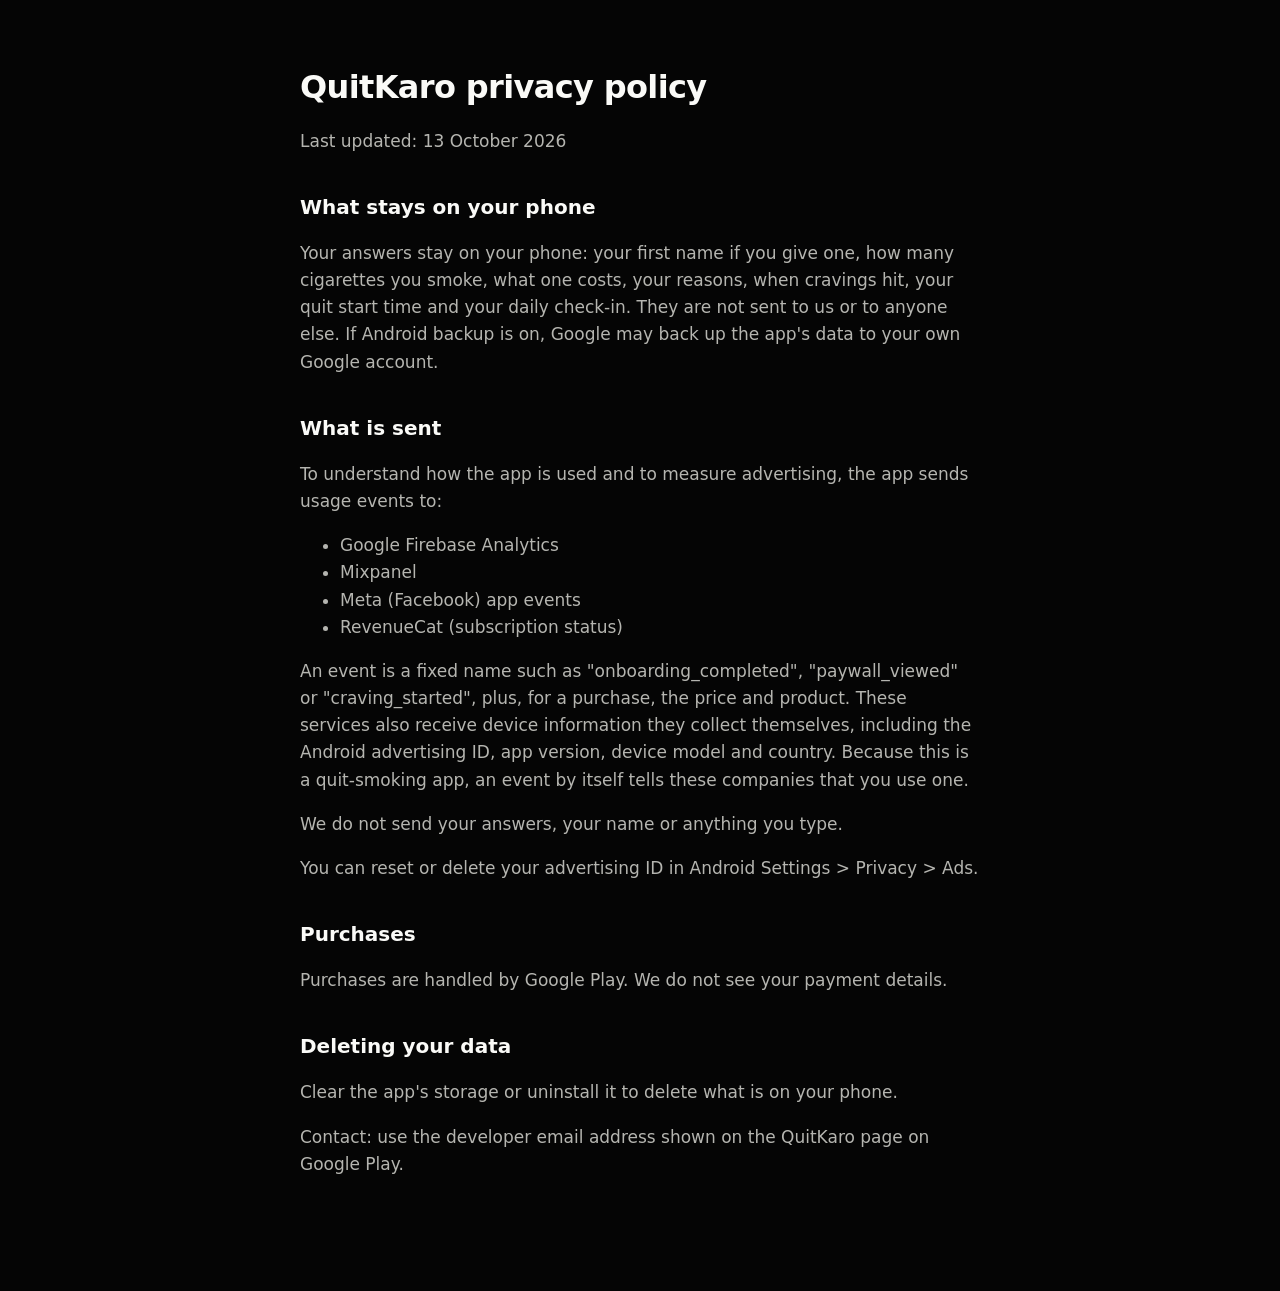
==== privacy.html @ 80783c03 "QuitKaro privacy policy page Co-Authored-By: Claude Opus 5.5 <noreply@anthropic.com>" ====
<!doctype html><html lang="en"><head><meta charset="utf-8"><meta name="viewport" content="width=device-width,initial-scale=1"><title>QuitKaro privacy policy</title>
<style>body{margin:0;background:#050505;color:#FAFAF7;font:17px/1.6 system-ui,-apple-system,"Segoe UI",Roboto,sans-serif}main{max-width:680px;margin:0 auto;padding:48px 20px 96px}h1{font-size:32px;line-height:1.15;letter-spacing:-.02em}h2{font-size:20px;margin-top:36px}p,li{color:#B5B5B0}a{color:#D4FF4F}</style></head><body><main><h1>QuitKaro privacy policy</h1>
<p>Last updated: 13 October 2026</p>
<h2>What stays on your phone</h2>
<p>Your answers stay on your phone: your first name if you give one, how many cigarettes you smoke, what one costs, your reasons, when cravings hit, your quit start time and your daily check-in. They are not sent to us or to anyone else. If Android backup is on, Google may back up the app&#x27;s data to your own Google account.</p>
<h2>What is sent</h2>
<p>To understand how the app is used and to measure advertising, the app sends usage events to:</p>
<ul><li>Google Firebase Analytics</li><li>Mixpanel</li><li>Meta (Facebook) app events</li><li>RevenueCat (subscription status)</li></ul>
<p>An event is a fixed name such as &quot;onboarding_completed&quot;, &quot;paywall_viewed&quot; or &quot;craving_started&quot;, plus, for a purchase, the price and product. These services also receive device information they collect themselves, including the Android advertising ID, app version, device model and country. Because this is a quit-smoking app, an event by itself tells these companies that you use one.</p>
<p>We do not send your answers, your name or anything you type.</p>
<p>You can reset or delete your advertising ID in Android Settings &gt; Privacy &gt; Ads.</p>
<h2>Purchases</h2>
<p>Purchases are handled by Google Play. We do not see your payment details.</p>
<h2>Deleting your data</h2>
<p>Clear the app&#x27;s storage or uninstall it to delete what is on your phone.</p>
<p>Contact: use the developer email address shown on the QuitKaro page on Google Play.</p></main></body></html>
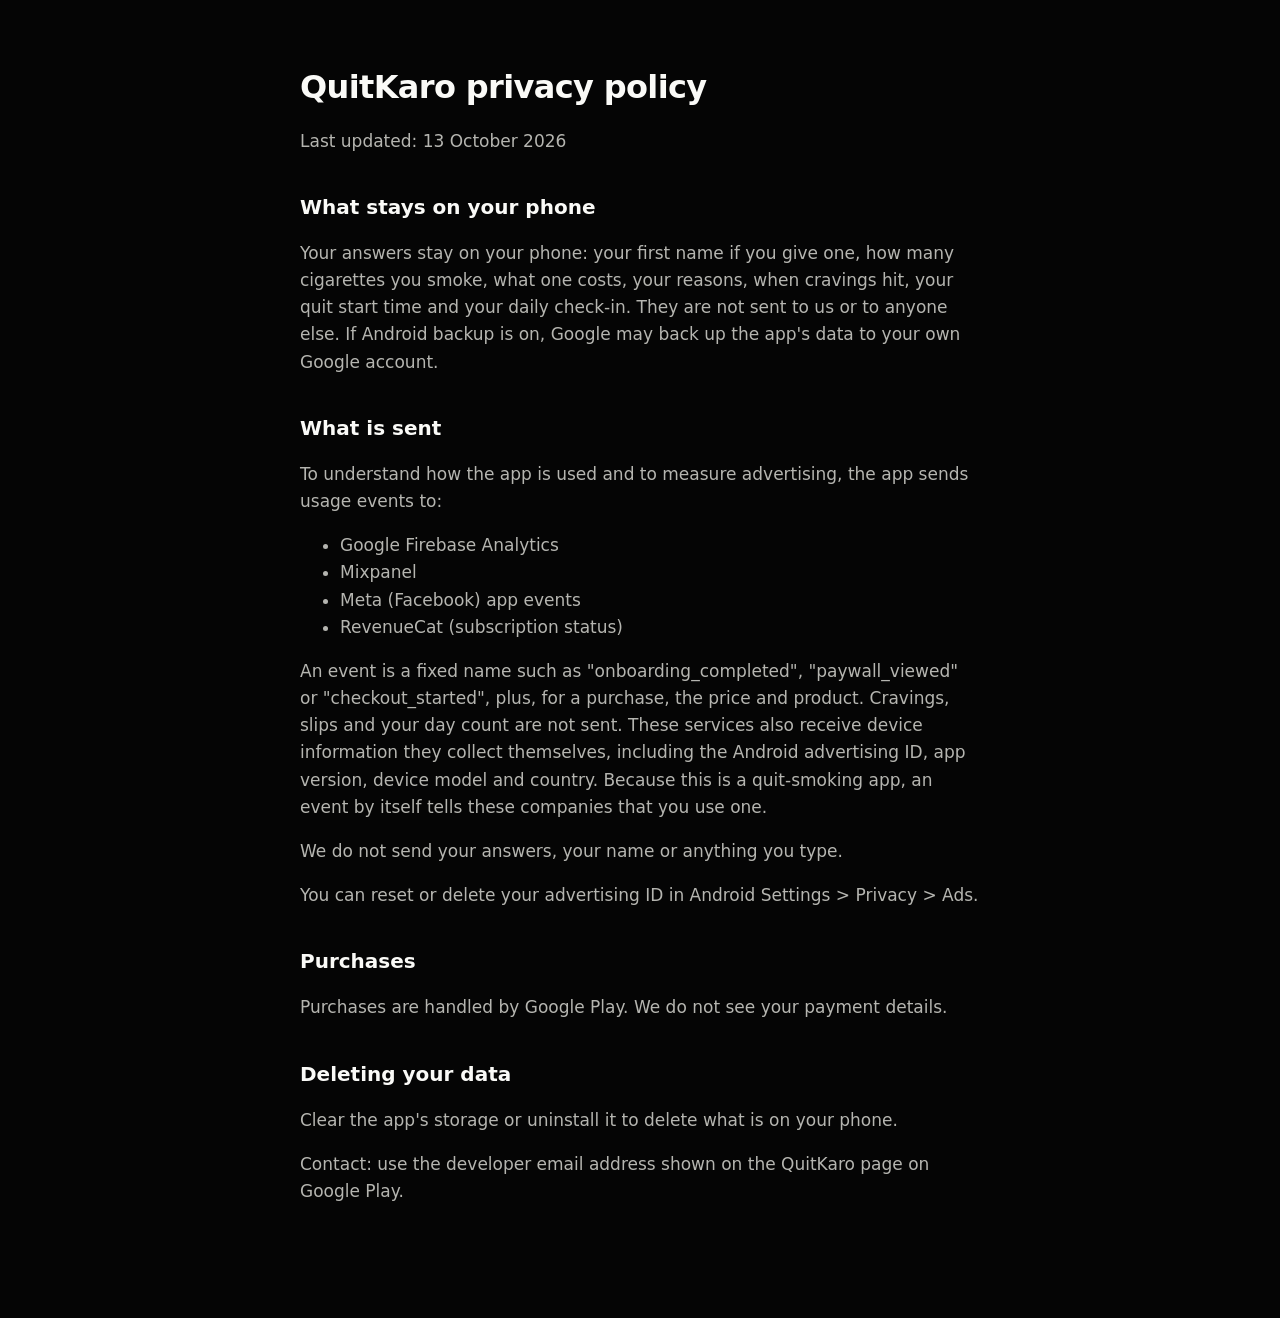
==== commit 9312aa84: "Privacy policy: cravings and slips are not sent Co-Authored-By: Claude Opus 5.5 <noreply@anthropic.c" ====
--- a/privacy.html
+++ b/privacy.html
@@ -6,7 +6,7 @@
 <h2>What is sent</h2>
 <p>To understand how the app is used and to measure advertising, the app sends usage events to:</p>
 <ul><li>Google Firebase Analytics</li><li>Mixpanel</li><li>Meta (Facebook) app events</li><li>RevenueCat (subscription status)</li></ul>
-<p>An event is a fixed name such as &quot;onboarding_completed&quot;, &quot;paywall_viewed&quot; or &quot;craving_started&quot;, plus, for a purchase, the price and product. These services also receive device information they collect themselves, including the Android advertising ID, app version, device model and country. Because this is a quit-smoking app, an event by itself tells these companies that you use one.</p>
+<p>An event is a fixed name such as &quot;onboarding_completed&quot;, &quot;paywall_viewed&quot; or &quot;checkout_started&quot;, plus, for a purchase, the price and product. Cravings, slips and your day count are not sent. These services also receive device information they collect themselves, including the Android advertising ID, app version, device model and country. Because this is a quit-smoking app, an event by itself tells these companies that you use one.</p>
 <p>We do not send your answers, your name or anything you type.</p>
 <p>You can reset or delete your advertising ID in Android Settings &gt; Privacy &gt; Ads.</p>
 <h2>Purchases</h2>
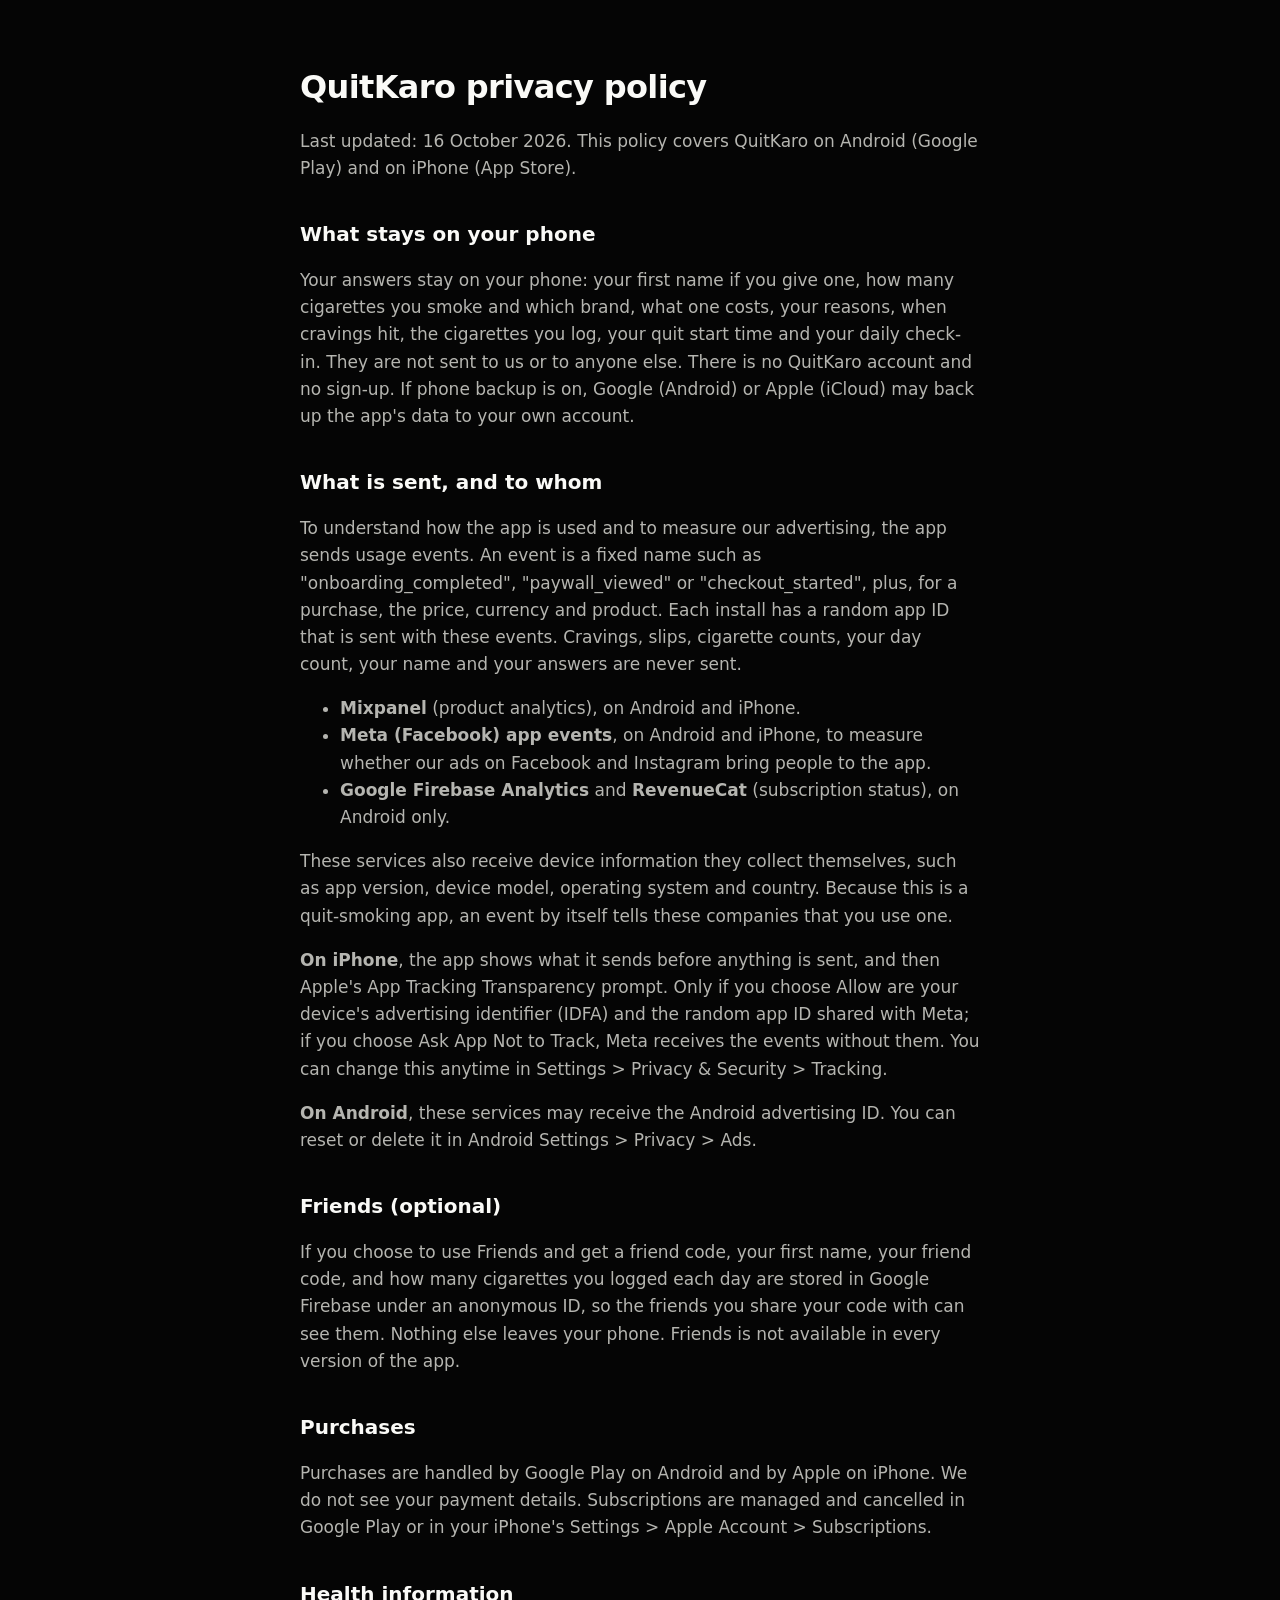
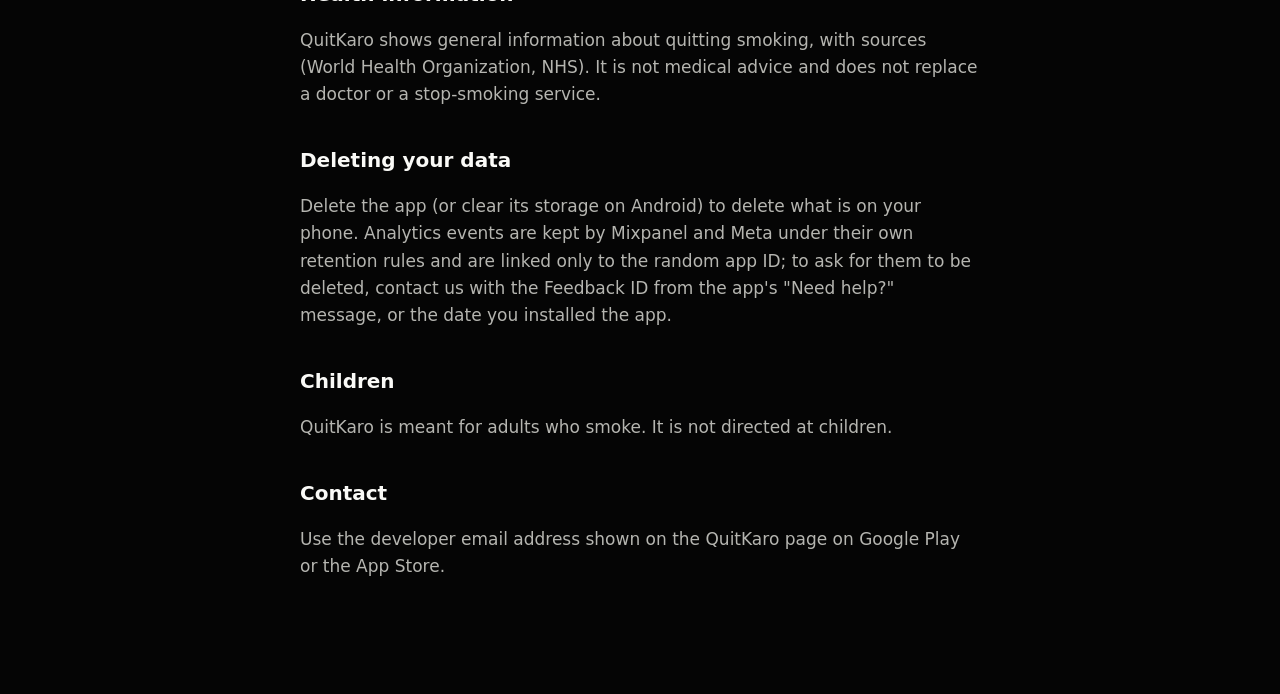
==== commit db533efc: "Privacy policy: iPhone, Meta and Mixpanel on both platforms, App Tracking Transparency, Friends Co-A" ====
--- a/privacy.html
+++ b/privacy.html
@@ -1,16 +1,36 @@
 <!doctype html><html lang="en"><head><meta charset="utf-8"><meta name="viewport" content="width=device-width,initial-scale=1"><title>QuitKaro privacy policy</title>
 <style>body{margin:0;background:#050505;color:#FAFAF7;font:17px/1.6 system-ui,-apple-system,"Segoe UI",Roboto,sans-serif}main{max-width:680px;margin:0 auto;padding:48px 20px 96px}h1{font-size:32px;line-height:1.15;letter-spacing:-.02em}h2{font-size:20px;margin-top:36px}p,li{color:#B5B5B0}a{color:#D4FF4F}</style></head><body><main><h1>QuitKaro privacy policy</h1>
-<p>Last updated: 13 October 2026</p>
+<p>Last updated: 16 October 2026. This policy covers QuitKaro on Android (Google Play) and on iPhone (App Store).</p>
+
 <h2>What stays on your phone</h2>
-<p>Your answers stay on your phone: your first name if you give one, how many cigarettes you smoke, what one costs, your reasons, when cravings hit, your quit start time and your daily check-in. They are not sent to us or to anyone else. If Android backup is on, Google may back up the app&#x27;s data to your own Google account.</p>
-<h2>What is sent</h2>
-<p>To understand how the app is used and to measure advertising, the app sends usage events to:</p>
-<ul><li>Google Firebase Analytics</li><li>Mixpanel</li><li>Meta (Facebook) app events</li><li>RevenueCat (subscription status)</li></ul>
-<p>An event is a fixed name such as &quot;onboarding_completed&quot;, &quot;paywall_viewed&quot; or &quot;checkout_started&quot;, plus, for a purchase, the price and product. Cravings, slips and your day count are not sent. These services also receive device information they collect themselves, including the Android advertising ID, app version, device model and country. Because this is a quit-smoking app, an event by itself tells these companies that you use one.</p>
-<p>We do not send your answers, your name or anything you type.</p>
-<p>You can reset or delete your advertising ID in Android Settings &gt; Privacy &gt; Ads.</p>
+<p>Your answers stay on your phone: your first name if you give one, how many cigarettes you smoke and which brand, what one costs, your reasons, when cravings hit, the cigarettes you log, your quit start time and your daily check-in. They are not sent to us or to anyone else. There is no QuitKaro account and no sign-up. If phone backup is on, Google (Android) or Apple (iCloud) may back up the app's data to your own account.</p>
+
+<h2>What is sent, and to whom</h2>
+<p>To understand how the app is used and to measure our advertising, the app sends usage events. An event is a fixed name such as &quot;onboarding_completed&quot;, &quot;paywall_viewed&quot; or &quot;checkout_started&quot;, plus, for a purchase, the price, currency and product. Each install has a random app ID that is sent with these events. Cravings, slips, cigarette counts, your day count, your name and your answers are never sent.</p>
+<ul>
+<li><b>Mixpanel</b> (product analytics), on Android and iPhone.</li>
+<li><b>Meta (Facebook) app events</b>, on Android and iPhone, to measure whether our ads on Facebook and Instagram bring people to the app.</li>
+<li><b>Google Firebase Analytics</b> and <b>RevenueCat</b> (subscription status), on Android only.</li>
+</ul>
+<p>These services also receive device information they collect themselves, such as app version, device model, operating system and country. Because this is a quit-smoking app, an event by itself tells these companies that you use one.</p>
+<p><b>On iPhone</b>, the app shows what it sends before anything is sent, and then Apple's App Tracking Transparency prompt. Only if you choose Allow are your device's advertising identifier (IDFA) and the random app ID shared with Meta; if you choose Ask App Not to Track, Meta receives the events without them. You can change this anytime in Settings &gt; Privacy &amp; Security &gt; Tracking.</p>
+<p><b>On Android</b>, these services may receive the Android advertising ID. You can reset or delete it in Android Settings &gt; Privacy &gt; Ads.</p>
+
+<h2>Friends (optional)</h2>
+<p>If you choose to use Friends and get a friend code, your first name, your friend code, and how many cigarettes you logged each day are stored in Google Firebase under an anonymous ID, so the friends you share your code with can see them. Nothing else leaves your phone. Friends is not available in every version of the app.</p>
+
 <h2>Purchases</h2>
-<p>Purchases are handled by Google Play. We do not see your payment details.</p>
+<p>Purchases are handled by Google Play on Android and by Apple on iPhone. We do not see your payment details. Subscriptions are managed and cancelled in Google Play or in your iPhone's Settings &gt; Apple Account &gt; Subscriptions.</p>
+
+<h2>Health information</h2>
+<p>QuitKaro shows general information about quitting smoking, with sources (World Health Organization, NHS). It is not medical advice and does not replace a doctor or a stop-smoking service.</p>
+
 <h2>Deleting your data</h2>
-<p>Clear the app&#x27;s storage or uninstall it to delete what is on your phone.</p>
-<p>Contact: use the developer email address shown on the QuitKaro page on Google Play.</p></main></body></html>+<p>Delete the app (or clear its storage on Android) to delete what is on your phone. Analytics events are kept by Mixpanel and Meta under their own retention rules and are linked only to the random app ID; to ask for them to be deleted, contact us with the Feedback ID from the app's &quot;Need help?&quot; message, or the date you installed the app.</p>
+
+<h2>Children</h2>
+<p>QuitKaro is meant for adults who smoke. It is not directed at children.</p>
+
+<h2>Contact</h2>
+<p>Use the developer email address shown on the QuitKaro page on Google Play or the App Store.</p>
+</main></body></html>
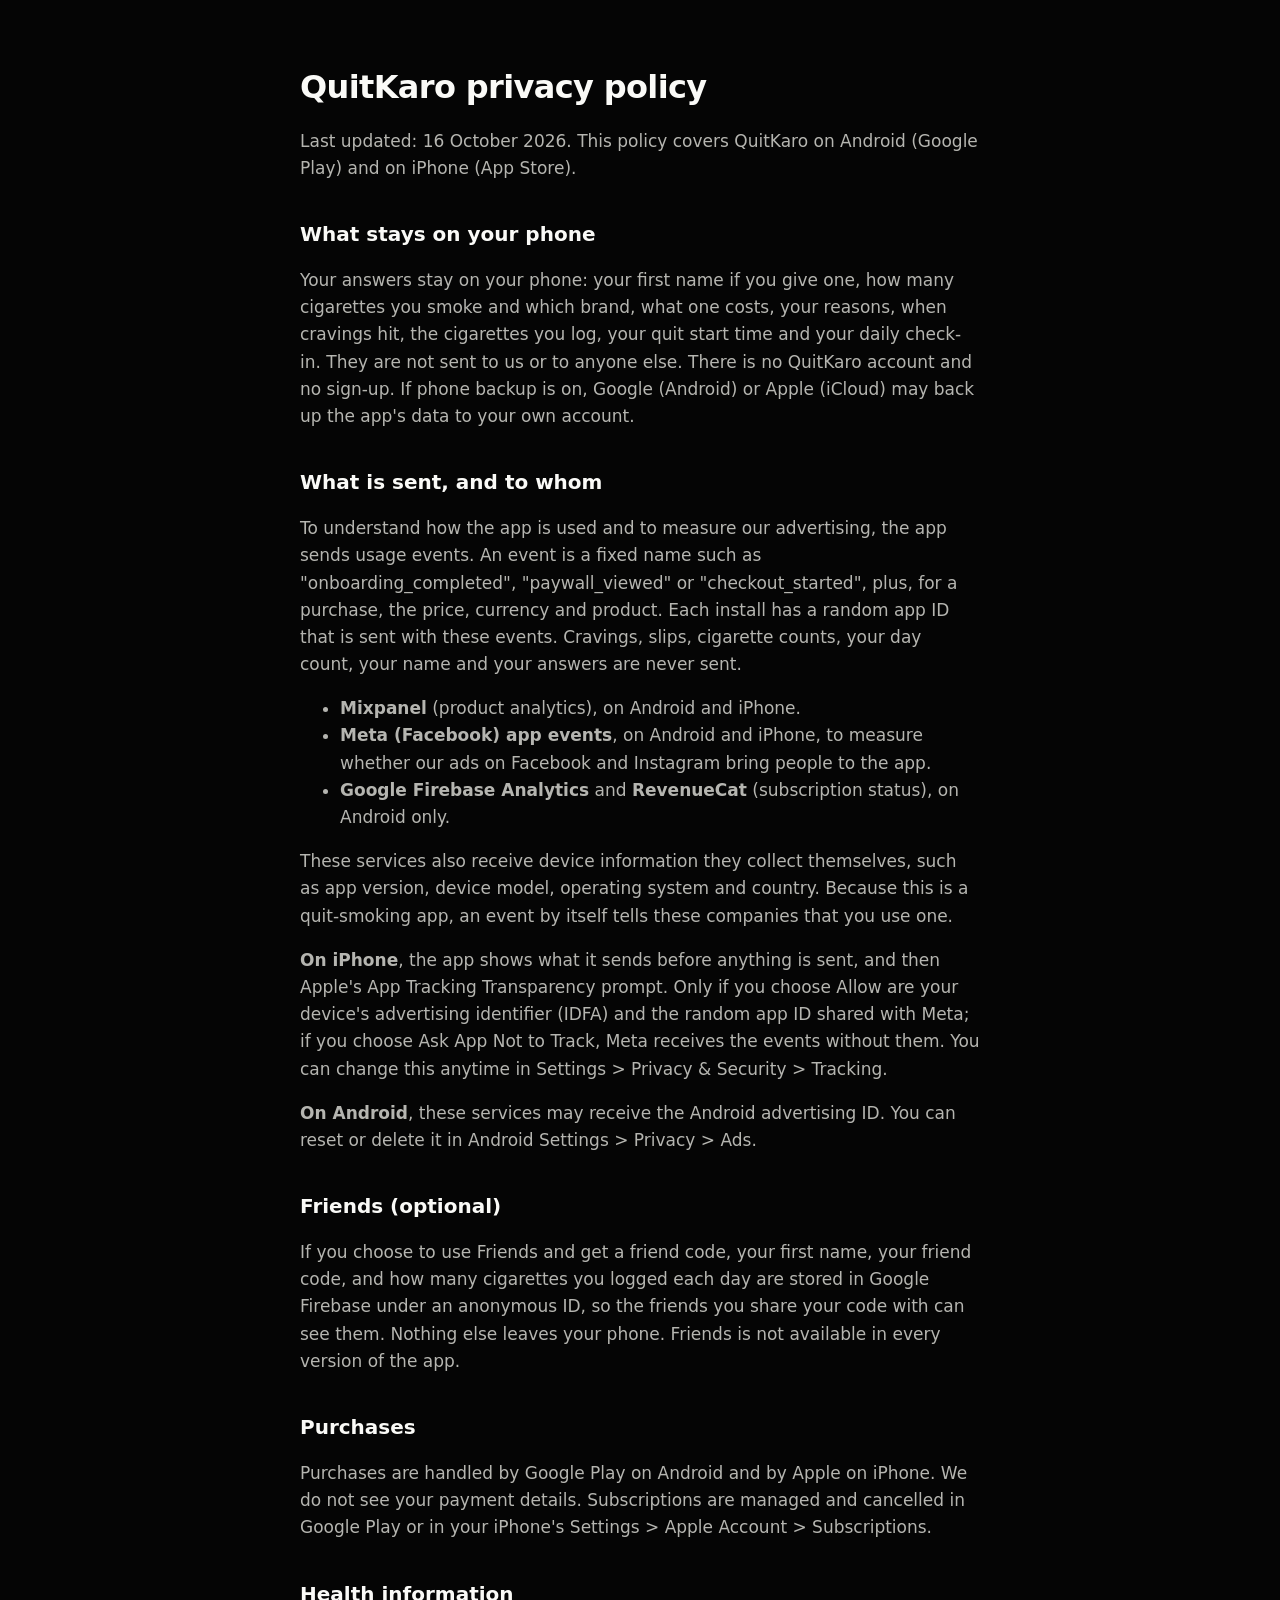
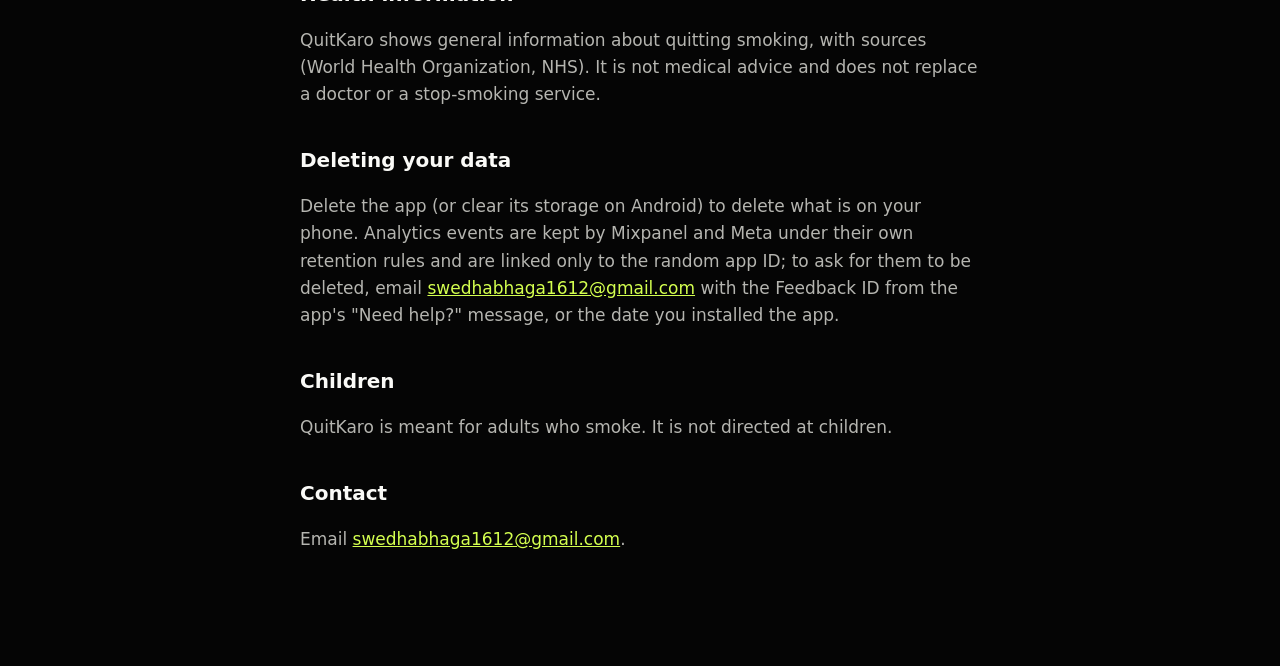
==== commit f79810fa: "Add support page with contact email; contact email in the privacy policy Co-Authored-By: Claude Opus" ====
--- a/privacy.html
+++ b/privacy.html
@@ -26,11 +26,11 @@
 <p>QuitKaro shows general information about quitting smoking, with sources (World Health Organization, NHS). It is not medical advice and does not replace a doctor or a stop-smoking service.</p>
 
 <h2>Deleting your data</h2>
-<p>Delete the app (or clear its storage on Android) to delete what is on your phone. Analytics events are kept by Mixpanel and Meta under their own retention rules and are linked only to the random app ID; to ask for them to be deleted, contact us with the Feedback ID from the app's &quot;Need help?&quot; message, or the date you installed the app.</p>
+<p>Delete the app (or clear its storage on Android) to delete what is on your phone. Analytics events are kept by Mixpanel and Meta under their own retention rules and are linked only to the random app ID; to ask for them to be deleted, email <a href="mailto:swedhabhaga1612@gmail.com">swedhabhaga1612@gmail.com</a> with the Feedback ID from the app's &quot;Need help?&quot; message, or the date you installed the app.</p>
 
 <h2>Children</h2>
 <p>QuitKaro is meant for adults who smoke. It is not directed at children.</p>
 
 <h2>Contact</h2>
-<p>Use the developer email address shown on the QuitKaro page on Google Play or the App Store.</p>
+<p>Email <a href="mailto:swedhabhaga1612@gmail.com">swedhabhaga1612@gmail.com</a>.</p>
 </main></body></html>
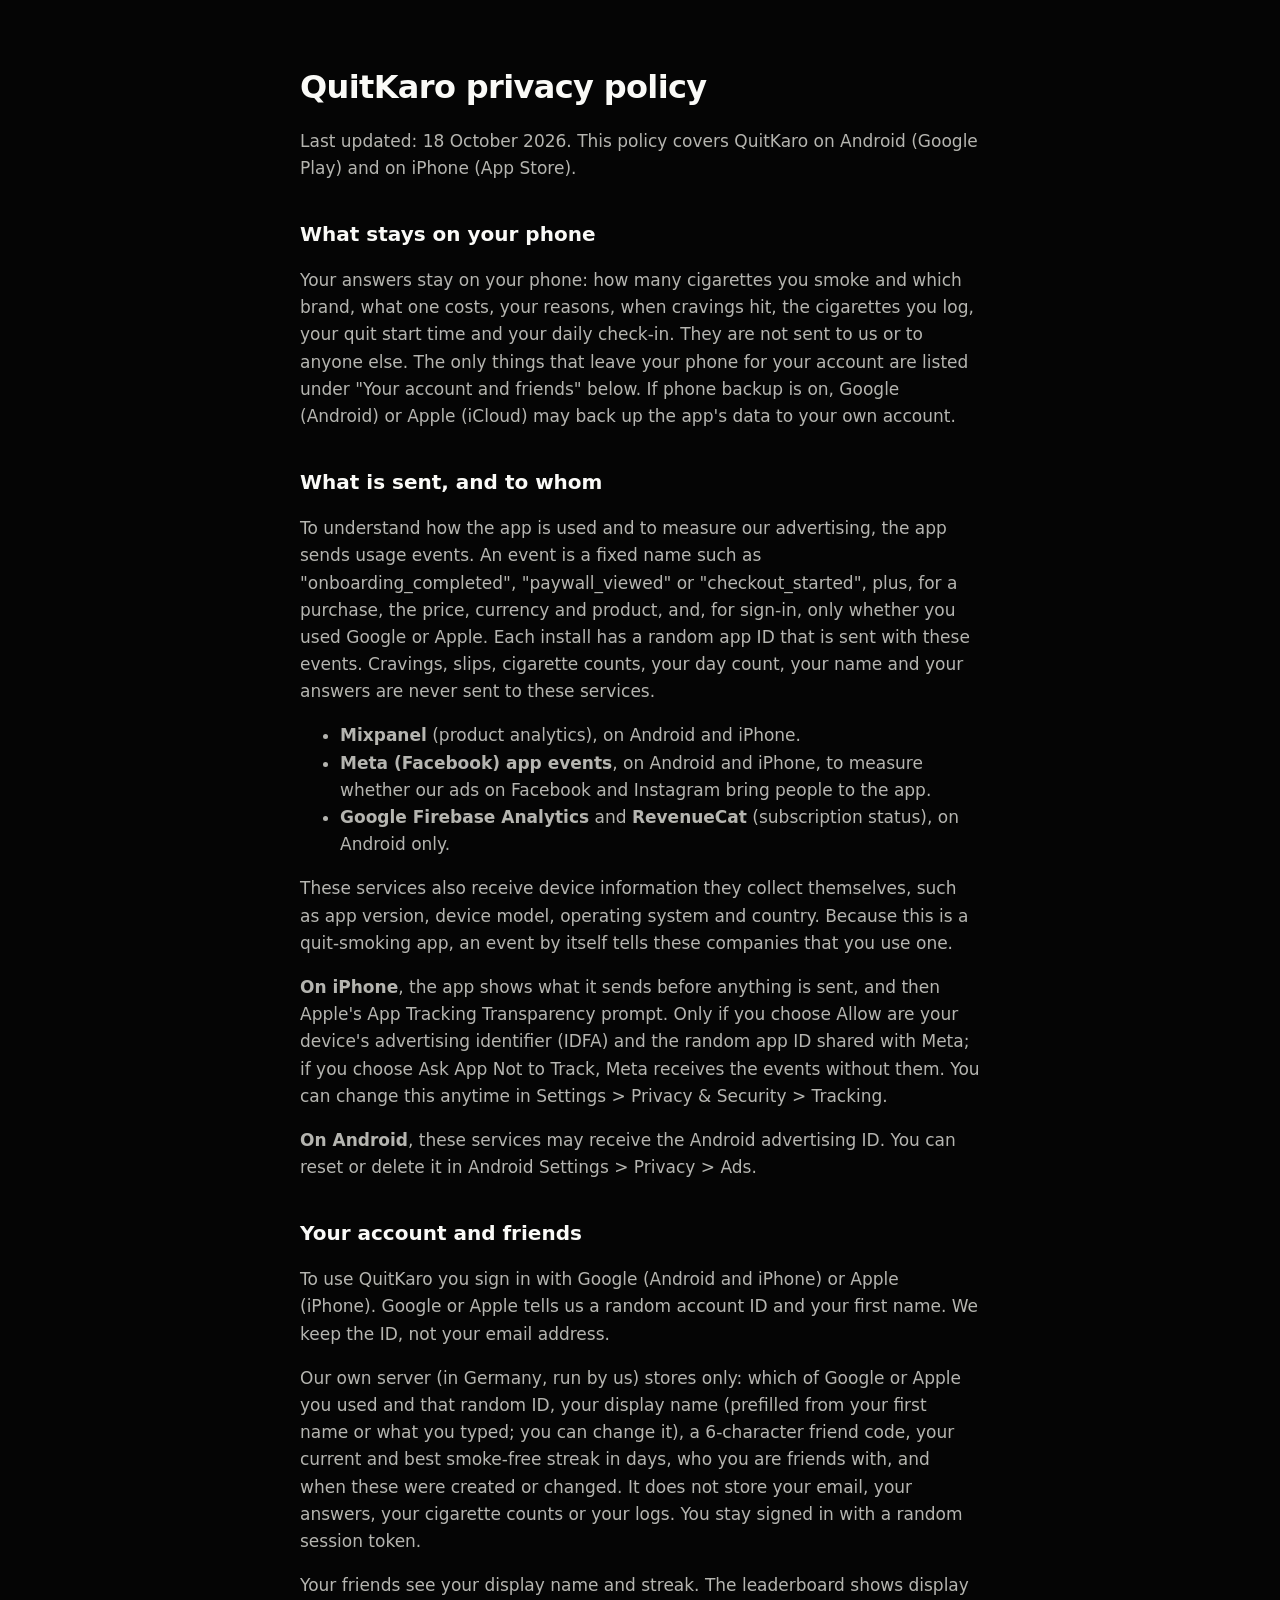
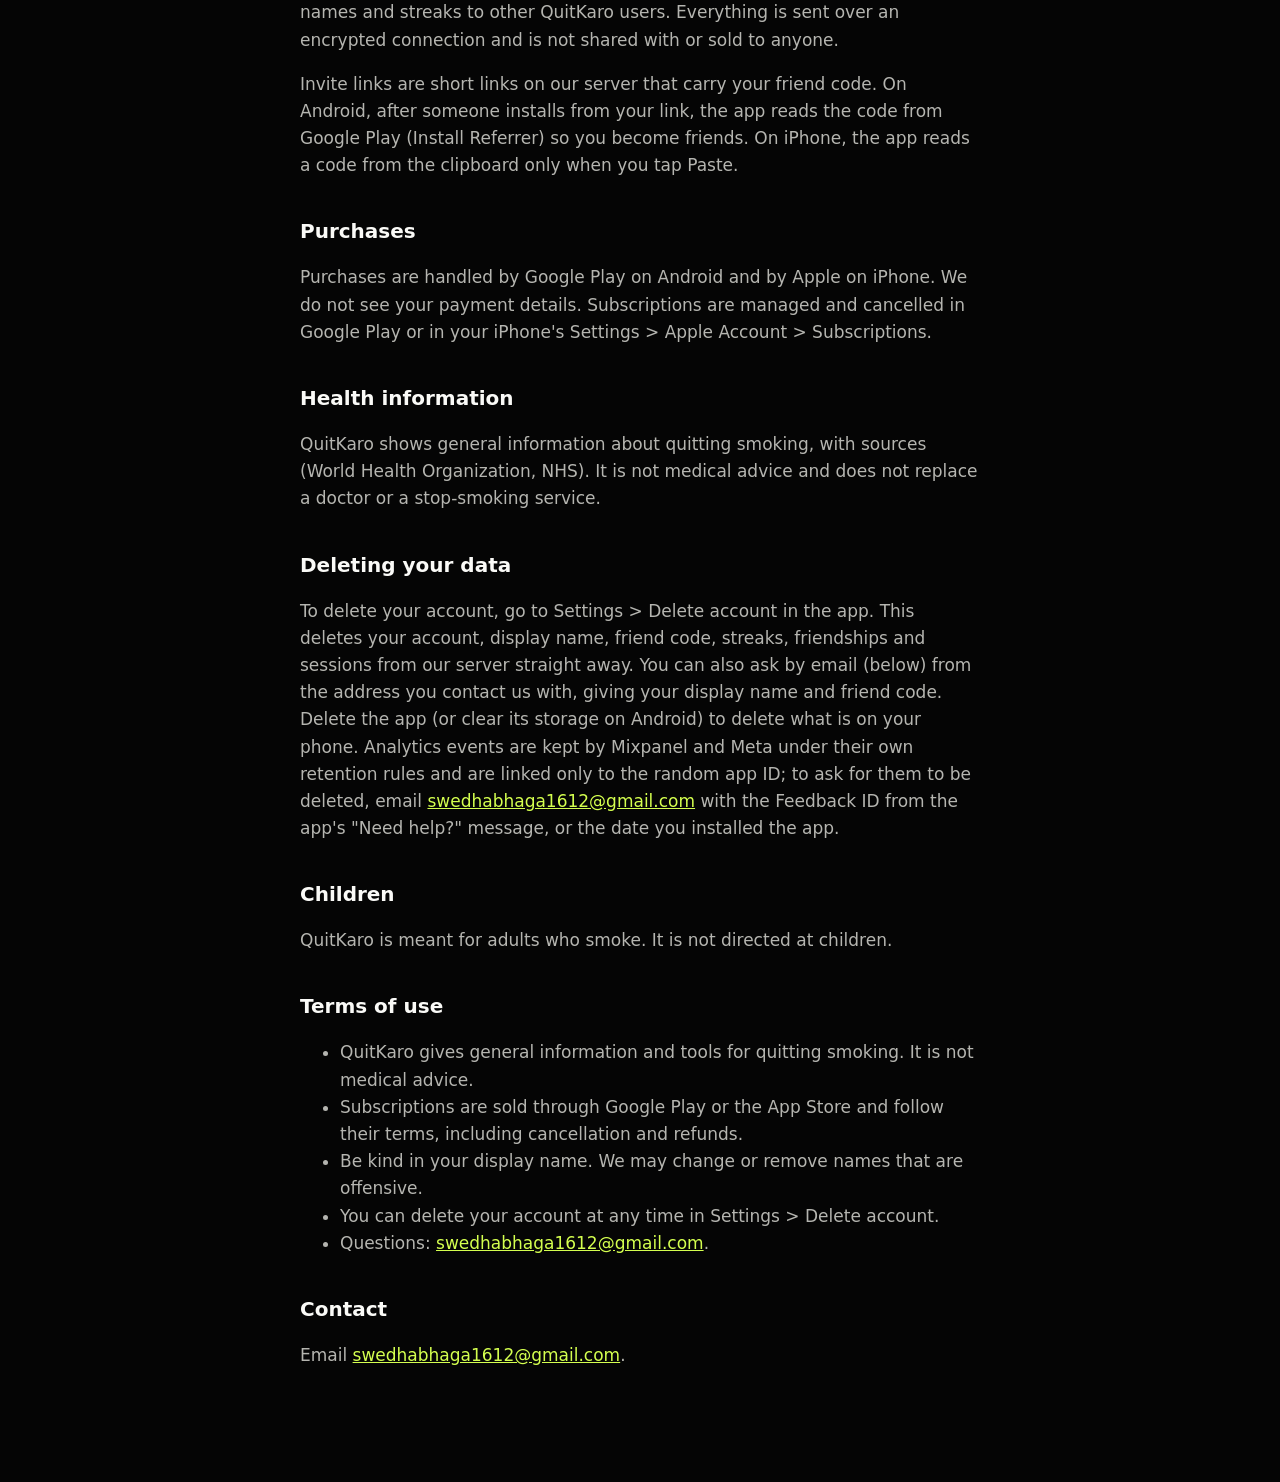
==== commit 65b6d38e: "Privacy policy: sign-in with Google/Apple, own server for friends and streaks, delete account, terms" ====
--- a/privacy.html
+++ b/privacy.html
@@ -1,12 +1,12 @@
 <!doctype html><html lang="en"><head><meta charset="utf-8"><meta name="viewport" content="width=device-width,initial-scale=1"><title>QuitKaro privacy policy</title>
 <style>body{margin:0;background:#050505;color:#FAFAF7;font:17px/1.6 system-ui,-apple-system,"Segoe UI",Roboto,sans-serif}main{max-width:680px;margin:0 auto;padding:48px 20px 96px}h1{font-size:32px;line-height:1.15;letter-spacing:-.02em}h2{font-size:20px;margin-top:36px}p,li{color:#B5B5B0}a{color:#D4FF4F}</style></head><body><main><h1>QuitKaro privacy policy</h1>
-<p>Last updated: 16 October 2026. This policy covers QuitKaro on Android (Google Play) and on iPhone (App Store).</p>
+<p>Last updated: 18 October 2026. This policy covers QuitKaro on Android (Google Play) and on iPhone (App Store).</p>
 
 <h2>What stays on your phone</h2>
-<p>Your answers stay on your phone: your first name if you give one, how many cigarettes you smoke and which brand, what one costs, your reasons, when cravings hit, the cigarettes you log, your quit start time and your daily check-in. They are not sent to us or to anyone else. There is no QuitKaro account and no sign-up. If phone backup is on, Google (Android) or Apple (iCloud) may back up the app's data to your own account.</p>
+<p>Your answers stay on your phone: how many cigarettes you smoke and which brand, what one costs, your reasons, when cravings hit, the cigarettes you log, your quit start time and your daily check-in. They are not sent to us or to anyone else. The only things that leave your phone for your account are listed under &quot;Your account and friends&quot; below. If phone backup is on, Google (Android) or Apple (iCloud) may back up the app's data to your own account.</p>
 
 <h2>What is sent, and to whom</h2>
-<p>To understand how the app is used and to measure our advertising, the app sends usage events. An event is a fixed name such as &quot;onboarding_completed&quot;, &quot;paywall_viewed&quot; or &quot;checkout_started&quot;, plus, for a purchase, the price, currency and product. Each install has a random app ID that is sent with these events. Cravings, slips, cigarette counts, your day count, your name and your answers are never sent.</p>
+<p>To understand how the app is used and to measure our advertising, the app sends usage events. An event is a fixed name such as &quot;onboarding_completed&quot;, &quot;paywall_viewed&quot; or &quot;checkout_started&quot;, plus, for a purchase, the price, currency and product, and, for sign-in, only whether you used Google or Apple. Each install has a random app ID that is sent with these events. Cravings, slips, cigarette counts, your day count, your name and your answers are never sent to these services.</p>
 <ul>
 <li><b>Mixpanel</b> (product analytics), on Android and iPhone.</li>
 <li><b>Meta (Facebook) app events</b>, on Android and iPhone, to measure whether our ads on Facebook and Instagram bring people to the app.</li>
@@ -16,8 +16,11 @@
 <p><b>On iPhone</b>, the app shows what it sends before anything is sent, and then Apple's App Tracking Transparency prompt. Only if you choose Allow are your device's advertising identifier (IDFA) and the random app ID shared with Meta; if you choose Ask App Not to Track, Meta receives the events without them. You can change this anytime in Settings &gt; Privacy &amp; Security &gt; Tracking.</p>
 <p><b>On Android</b>, these services may receive the Android advertising ID. You can reset or delete it in Android Settings &gt; Privacy &gt; Ads.</p>
 
-<h2>Friends (optional)</h2>
-<p>If you choose to use Friends and get a friend code, your first name, your friend code, and how many cigarettes you logged each day are stored in Google Firebase under an anonymous ID, so the friends you share your code with can see them. Nothing else leaves your phone. Friends is not available in every version of the app.</p>
+<h2>Your account and friends</h2>
+<p>To use QuitKaro you sign in with Google (Android and iPhone) or Apple (iPhone). Google or Apple tells us a random account ID and your first name. We keep the ID, not your email address.</p>
+<p>Our own server (in Germany, run by us) stores only: which of Google or Apple you used and that random ID, your display name (prefilled from your first name or what you typed; you can change it), a 6-character friend code, your current and best smoke-free streak in days, who you are friends with, and when these were created or changed. It does not store your email, your answers, your cigarette counts or your logs. You stay signed in with a random session token.</p>
+<p>Your friends see your display name and streak. The leaderboard shows display names and streaks to other QuitKaro users. Everything is sent over an encrypted connection and is not shared with or sold to anyone.</p>
+<p>Invite links are short links on our server that carry your friend code. On Android, after someone installs from your link, the app reads the code from Google Play (Install Referrer) so you become friends. On iPhone, the app reads a code from the clipboard only when you tap Paste.</p>
 
 <h2>Purchases</h2>
 <p>Purchases are handled by Google Play on Android and by Apple on iPhone. We do not see your payment details. Subscriptions are managed and cancelled in Google Play or in your iPhone's Settings &gt; Apple Account &gt; Subscriptions.</p>
@@ -25,12 +28,21 @@
 <h2>Health information</h2>
 <p>QuitKaro shows general information about quitting smoking, with sources (World Health Organization, NHS). It is not medical advice and does not replace a doctor or a stop-smoking service.</p>
 
-<h2>Deleting your data</h2>
-<p>Delete the app (or clear its storage on Android) to delete what is on your phone. Analytics events are kept by Mixpanel and Meta under their own retention rules and are linked only to the random app ID; to ask for them to be deleted, email <a href="mailto:swedhabhaga1612@gmail.com">swedhabhaga1612@gmail.com</a> with the Feedback ID from the app's &quot;Need help?&quot; message, or the date you installed the app.</p>
+<h2 id="delete">Deleting your data</h2>
+<p>To delete your account, go to Settings &gt; Delete account in the app. This deletes your account, display name, friend code, streaks, friendships and sessions from our server straight away. You can also ask by email (below) from the address you contact us with, giving your display name and friend code. Delete the app (or clear its storage on Android) to delete what is on your phone. Analytics events are kept by Mixpanel and Meta under their own retention rules and are linked only to the random app ID; to ask for them to be deleted, email <a href="mailto:swedhabhaga1612@gmail.com">swedhabhaga1612@gmail.com</a> with the Feedback ID from the app's &quot;Need help?&quot; message, or the date you installed the app.</p>
 
 <h2>Children</h2>
 <p>QuitKaro is meant for adults who smoke. It is not directed at children.</p>
 
+<h2 id="terms">Terms of use</h2>
+<ul>
+<li>QuitKaro gives general information and tools for quitting smoking. It is not medical advice.</li>
+<li>Subscriptions are sold through Google Play or the App Store and follow their terms, including cancellation and refunds.</li>
+<li>Be kind in your display name. We may change or remove names that are offensive.</li>
+<li>You can delete your account at any time in Settings &gt; Delete account.</li>
+<li>Questions: <a href="mailto:swedhabhaga1612@gmail.com">swedhabhaga1612@gmail.com</a>.</li>
+</ul>
+
 <h2>Contact</h2>
 <p>Email <a href="mailto:swedhabhaga1612@gmail.com">swedhabhaga1612@gmail.com</a>.</p>
 </main></body></html>
